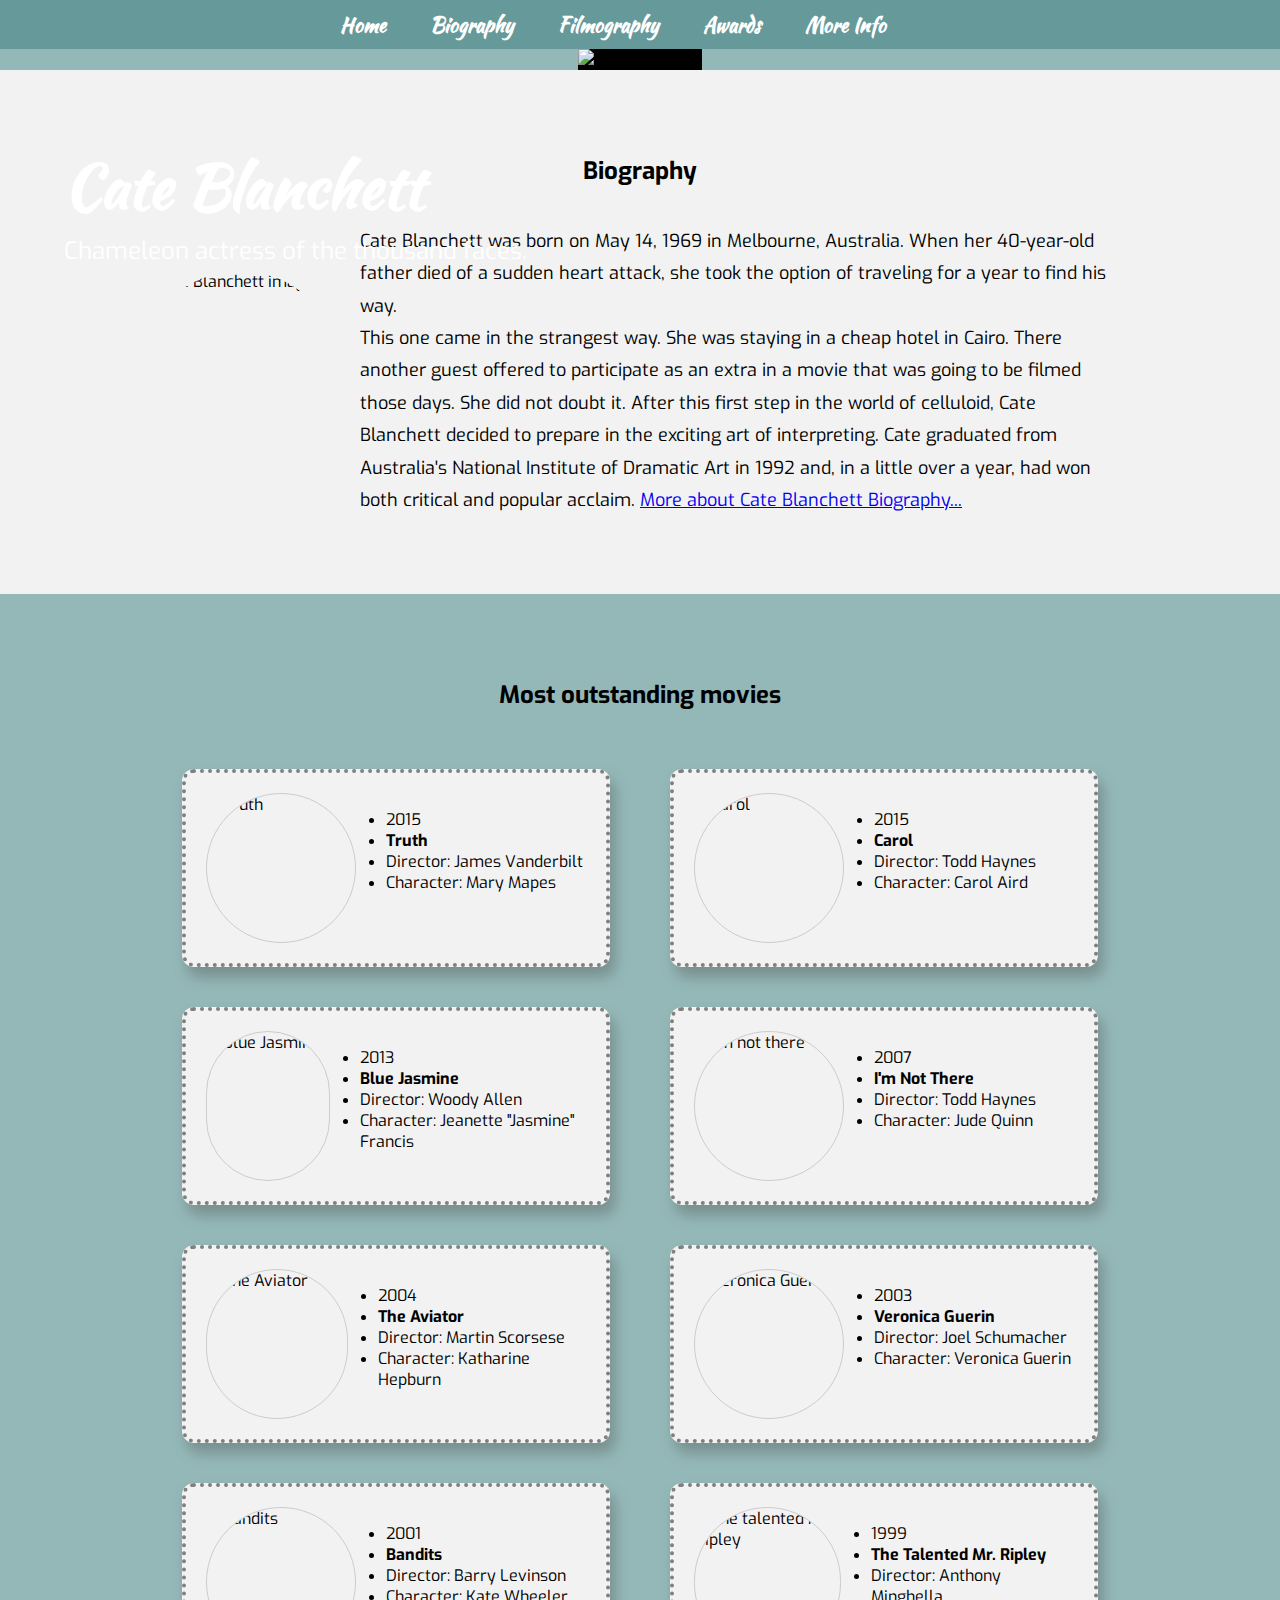
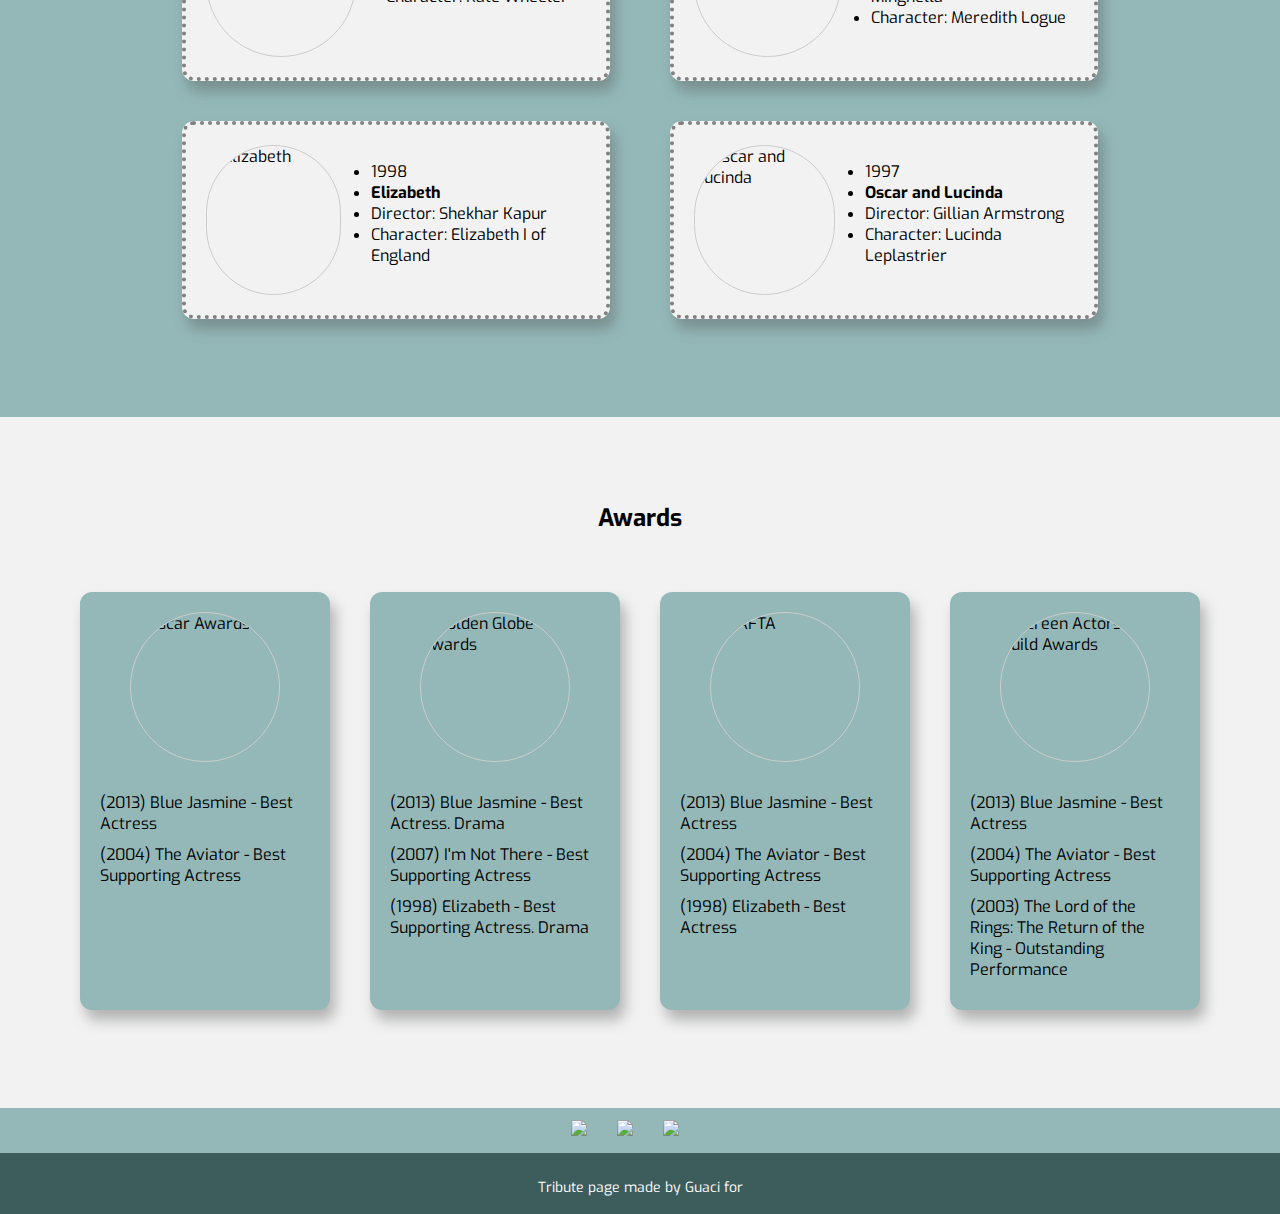
==== Cate Blanchett.html @ 1ba73f73 "rename files" ====
<!DOCTYPE html>
<html>
<head>
	<meta charset="utf-8">
	<meta http-equiv="X-UA-Compatible" content="IE=edge">
	<title>Tribute Page - Cate Blanchett</title>
	<link rel="stylesheet" type="text/css" href="styles.css">
	<link href="https://fonts.googleapis.com/css?family=Exo|Kaushan+Script&display=swap" rel="stylesheet">
	<meta name="viewport" content="width=device-width, initial-scale=1, minimum-scale=1, maximum-scale=1, user-scalable=no"/>
	<script src="https://kit.fontawesome.com/2e918371a2.js"></script>
</head>
<body>
<!--Beginning of the visual content of the document --> 	
<!-- here the navigation bar -->
	<header>
		<span class="openbtn" onclick="openNav()">&#9776; </span>
		<nav id="myNav" class="overlay">	
			<a href="javascript:void(0)" class="closebtn" onclick="closeNav()">&times;</a>
			<div class="overlay-content">
				<a href="#home">Home</a>
    			<a href="#biography">Biography</a>
    			<a href="#filmography">Filmography</a>
    			<a href="#awards">Awards</a>
				<a href="#info">More Info</a>
			</div>	
		</nav>		
	</header>
<!-- main information -->
	<main id="home">
<!-- Hero image -->
		<section id="img-div">
			<img id="image" src="https://res.cloudinary.com/drpcjt13x/image/upload/v1592401137/Proyectos/Cate%20Blanchett/DdJ7dNvW4AAXmLxlarge_akolzh.jpg" alt="Cate Blanchett">
            <div class="text">
            	<h1 id="title">Cate Blanchett</h1>
            	<p id="img-caption">Chameleon actress of the thousand faces.</p>
            </div>
        </section>
<!-- Biography information -->
        <section id="biography">					
				<h2>Biography</h2>
				<div id="tribute-info">
					<img src="https://res.cloudinary.com/drpcjt13x/image/upload/v1592401571/Proyectos/Cate%20Blanchett/cate-blanchett-bio-ok_bwbeju.jpg" alt="Cate Blanchett image">
					<p>Cate Blanchett was born on May 14, 1969 in Melbourne, Australia. When her 40-year-old father died of a sudden heart attack, she took the option of traveling for a year to find his way.<br>This one came in the strangest way. She was staying in a cheap hotel in Cairo. There another guest offered to participate as an extra in a movie that was going to be filmed those days. She did not doubt it. After this first step in the world of celluloid, Cate Blanchett decided to prepare in the exciting art of interpreting. Cate graduated from Australia's National Institute of Dramatic Art in 1992 and, in a little over a year, had won both critical and popular acclaim. <a id="tribute-link" href="https://en.wikipedia.org/wiki/Cate_Blanchett" title="Cate Blanchett Biography" target="_blank">More about Cate Blanchett Biography...</a></p>
				</div>
		</section>
<!-- Filmography information -->
        <section id="filmography">
        	<h2>Most outstanding movies</h2>
        	<div id="movies">				
				<div id="movies-left">
					<div class="poster">					
						<img src="https://res.cloudinary.com/drpcjt13x/image/upload/v1592401572/Proyectos/Cate%20Blanchett/Truth_grande_lzac9n.jpg" alt="Truth" >
						<ul>
							<li>2015</li>
							<li><strong>Truth</strong></li>
							<li>Director: James Vanderbilt</li>
							<li>Character: Mary Mapes</li>
						</ul>
					</div>
					<div class="poster">
						<img src="https://res.cloudinary.com/drpcjt13x/image/upload/v1592401571/Proyectos/Cate%20Blanchett/blue-jasmine_snlljm.jpg" alt="Blue Jasmine">
						<ul>
							<li>2013</li>
							<li><strong>Blue Jasmine</strong></li>
							<li>Director: Woody Allen</li>
							<li>Character: Jeanette "Jasmine" Francis</li>
						</ul>						
					</div>
					<div class="poster">
						<img src="https://res.cloudinary.com/drpcjt13x/image/upload/v1592401572/Proyectos/Cate%20Blanchett/the-aviator-movie-poster-small_tl024t.jpg" alt="The Aviator">
						<ul>
							<li>2004</li>
							<li><strong>The Aviator</strong></li>
							<li>Director: Martin Scorsese</li>
							<li>Character: Katharine Hepburn</li>
						</ul>
					</div>
					<div class="poster">
						<img src="https://res.cloudinary.com/drpcjt13x/image/upload/v1592401571/Proyectos/Cate%20Blanchett/3641606bandits-small_u7uwph.jpg" alt="Bandits">
						<ul>
							<li>2001</li>
							<li><strong>Bandits</strong></li>
							<li>Director: Barry Levinson</li>
							<li>Character: Kate Wheeler</li>
						</ul>
					</div>
					<div class="poster">
						<img src="https://res.cloudinary.com/drpcjt13x/image/upload/v1592401571/Proyectos/Cate%20Blanchett/elizabeth_small_yz7jfd.jpg" alt="Elizabeth">
						<ul>
							<li>1998</li>
							<li><strong>Elizabeth</strong></li>
							<li>Director: Shekhar Kapur</li>
							<li>Character: Elizabeth I of England</li>
						</ul>
					</div>
				</div>
				<div id="movies-right">
					<div class="poster">
						<img src="https://res.cloudinary.com/drpcjt13x/image/upload/v1592401571/Proyectos/Cate%20Blanchett/carol3_fhupy2.png" alt="Carol">
						<ul>
							<li>2015</li>
							<li><strong>Carol</strong></li>
							<li>Director: Todd Haynes</li>
							<li>Character: Carol Aird</li>
						</ul>						
					</div>
					<div class="poster">
						<img src="https://res.cloudinary.com/drpcjt13x/image/upload/v1592401572/Proyectos/Cate%20Blanchett/imnothere_small_aafdox.jpg" alt="I'm not there">
						<ul>
							<li>2007</li>
							<li><strong>I'm Not There</strong></li>
							<li>Director: Todd Haynes</li>
							<li>Character: Jude Quinn</li>
						</ul>
					</div>
					<div class="poster">
						<img src="https://res.cloudinary.com/drpcjt13x/image/upload/v1592401661/Proyectos/Cate%20Blanchett/59138429_510038669529001_1016629801927322183_n_dl71mt.jpg" alt="Veronica Guerin">
						<ul>
							<li>2003</li>
							<li><strong>Veronica Guerin</strong></li>
							<li>Director: Joel Schumacher</li>
							<li>Character: Veronica Guerin</li>
						</ul>
					</div>
					<div class="poster">
						<img src="https://res.cloudinary.com/drpcjt13x/image/upload/v1592401572/Proyectos/Cate%20Blanchett/the-talented-mr-ripley-small_z7kdr7.jpg" alt="The talented Mr. Ripley">
						<ul>
							<li>1999</li>
							<li><strong>The Talented Mr. Ripley</strong></li>
							<li>Director: Anthony Minghella</li>
							<li>Character: Meredith Logue</li>
						</ul>
					</div>
					<div class="poster">
						<img src="https://res.cloudinary.com/drpcjt13x/image/upload/v1592401571/Proyectos/Cate%20Blanchett/00125940911602___1_600x600_ocn0rm.jpg" alt="Oscar and Lucinda">
						<ul>
							<li>1997</li>
							<li><strong>Oscar and Lucinda</strong></li>
							<li>Director: Gillian Armstrong</li>
							<li>Character: Lucinda Leplastrier</li>
						</ul>
					</div>
				</div>				
			</div>
        </section>
<!-- Awards information -->
		<section id="awards">
			<h2>Awards</h2>	
				<div id="row">
					<div class="award">
						<img src="https://res.cloudinary.com/drpcjt13x/image/upload/v1592401572/Proyectos/Cate%20Blanchett/oscars-small_a9nl81.jpg" alt="Oscar Awards">
						<div class="award-text">
							<p>(2013) Blue Jasmine - Best Actress</p>
							<p>(2004) The Aviator - Best Supporting Actress</p>
						</div>
					</div>
					<div class="award">
						<img src="https://res.cloudinary.com/drpcjt13x/image/upload/v1592401572/Proyectos/Cate%20Blanchett/GlodenGlobe-small_pwrclp.jpg" alt="Golden Globe Awards">
						<div class="award-text">
							<p>(2013) Blue Jasmine - Best Actress. Drama
							</p>
							<p>(2007) I'm Not There - Best Supporting Actress</p>
							<p>(1998) Elizabeth - Best Supporting Actress. Drama</p>
						</div>
					</div>
					<div class="award">
						<img src="https://res.cloudinary.com/drpcjt13x/image/upload/v1592401571/Proyectos/Cate%20Blanchett/6606-bafta-award-small_vsv2mf.jpg" alt="BAFTA">
						<div class="award-text">
							<p>(2013) Blue Jasmine - Best Actress</p>
							<p>(2004) The Aviator - Best Supporting Actress</p>
							<p>(1998) Elizabeth - Best Actress</p>
						</div>
					</div>
					<div class="award">
						<img src="https://res.cloudinary.com/drpcjt13x/image/upload/v1592401572/Proyectos/Cate%20Blanchett/official_sag_logo_small_seurt3.jpg" alt="Screen Actors Guild Awards">
						<div class="award-text">
							<p>(2013) Blue Jasmine - Best Actress</p>
							<p>(2004) The Aviator - Best Supporting Actress</p>
							<p>(2003) The Lord of the Rings: The Return of the King - Outstanding Performance</p>
						</div>
					</div>
				</div>				
			</div>
		</section>
<!-- More information in external links -->
		<section id="info">
			<div class="logo">
				<a id="tribute-link" href="https://en.wikipedia.org/wiki/Cate_Blanchett" title="Cate Blanchett Biography" target="_blank"><img src="https://img.icons8.com/windows/40/000000/wikipedia.png"></a>
			</div>
			<div class="logo">
				<a href="https://www.instagram.com/cate_blanchettofficial/?hl=en" title="Cate Blanchett Instagram" target="_blank"><img src="https://img.icons8.com/nolan/40/000000/instagram-new.png"></i></a>
			</div>
			<div class="logo">
				<a href="https://www.imdb.com/name/nm0000949/" title="Cate Blanchett IMDb"><img src="https://img.icons8.com/color/40/000000/imdb.png"></a>
			</div>
			<div class="logo">
				<a href="https://www.youtube.com/watch?v=ikDVbx32Wks" title="Cate Blanchett YouTube"><i class="fab fa-youtube" style='font-size:38px; color: red'></i></a>
			</div>	
		</section>
	</main>
<!-- Footer  -->	
	<footer>
			<p style="font-size: 14px">Tribute page made by Guaci for <a href="https://www.freecodecamp.com/" target="_blank"><i class="fab fa-free-code-camp" style='font-size:25px; color:#ffffff'></i></a></p>	
	</footer>

	<script>
		function openNav() {
		  document.getElementById("myNav").style.width = "100%";
		}
		
		function closeNav() {
		  document.getElementById("myNav").style.width = "0%";
		}
	</script>

</body>
</html>
---- styles.css ----
/*Universal box-sizing for all elements*/
* {
	box-sizing: border-box;
}

body {
	margin: 0;
	font-family: 'Exo', sans-serif;
	background-color: #94b8b8;
}


/*style header-----------------------------*/
header {
	position: fixed;
	top: 0;
	width: 100%;
	z-index: 1;
	background-color: #669999;
}

.overlay {
	width: 50%;
	margin: 0 auto;
	padding: 0;
}

.overlay-content a, .openbtn, .closebtn {
	color: #fff;
	padding: 10px 20px;
	font-size: 20px;          
	font-weight: bold;
}

.overlay-content a {
	display: inline-block;
	text-decoration: none;
	font-family: 'Kaushan Script', cursive;
}

.overlay-content a:hover {
	color: #444444;
	background-color: #fff;
}

.openbtn {
	display: none;
	float: right;
}

.closebtn {
	display: none;
	font-family: 'Kaushan Script', cursive;
}


/*style main---------------------------------*/
#home, footer {
	display: flex;
	flex-direction: column;
	justify-content: center;
	align-items: center;
	position: relative;
	top: 49px;
}

#image {                       
	background-color: #000000;
	max-width: 100%;
	height: auto;
	display: block;
}

.text {
	position: absolute;
	top: 2%;
	left: 5%;
	color: #ffffff;
}

#title {
	font-size: 60px;
	font-family: 'Kaushan Script', cursive;
	margin-bottom: 0px;
}

#img-caption {
	font-size: 24px;
	margin-top: 5px;
}


/*style biography section-------------------------*/
/* all h2 in the document */
h2 {
	text-align: center;
	margin-bottom: 0;
}

#biography, #awards {
	background-color: #f2f2f2;
	width: 100%;
}

#biography, #filmography, #awards {
	display: flex;
	flex-direction: column;
	padding-top: 65px;
}

#tribute-info, #movies, .poster, #row, #info {
	display: flex;
	flex-direction: row;
	
}

#tribute-info, #movies {
	justify-content: center;
	align-items: center;
	padding: 0 90px 40px 90px;
}

#tribute-info img {
	width: 200px;
	height: 200px;
	border-radius: 100px;
}

#tribute-info p {
	width: 800px;
	line-height: 1.8;
	padding: 20px;
	font-size: 18px;
}


/*style filmography-------------------------------*/

#movies-left, #movies-right, .award {
	display: flex;
	flex-direction: column;
	align-items: center;
}	

#movies-left, #movies-right {
	justify-content: center;
	width: 488px;
	padding: 20px;
	margin: 18px 0;
}	

.poster {
	background-color: #f2f2f2;
	padding: 20px;
	margin: 20px 10px;
	border-radius: 12px;
	border: 4px dotted grey;
	box-shadow: 5px 10px 14px rgb(81, 82, 82, 0.4);
	width: 428px;
}

.poster img, .award img {
	width: 150px;
	height: 150px;
	border-radius: 100px;
	border: 1px solid #cccccc;
}

.poster ul {
	padding-left: 30px;
}


/* style awards section ----------------------------*/

#row {
	justify-content: space-around;
	margin: 20px 60px;
	padding-bottom: 40px;
}

.award {
	width: 250px;
	padding: 20px;
	background-color: #94b8b8;
	border-radius: 12px;
	box-shadow: 5px 10px 14px rgb(81, 82, 82, 0.4);
	margin: 38px 0;
}

.award p {
	margin: 10px 0;
}

.award p:first-of-type {
	margin-top: 30px;
}


/* style info section -----------------------------*/

#info {
	padding: 12px 0;
}

.logo {
	margin: 0 15px;
}

/* style footer ----------------------------------*/

footer {
	background-color: #3d5c5c;
	color: #ffffff;
}

/* media queries for devices with small screens-----------*/

@media screen and (max-width: 500px) {
	
	/* style navigation bar for small devices -----*/
	.openbtn {
		display: block;
	}

	.overlay {
		height: 100%;
		width: 0;
		position: fixed;
		z-index: 1;
		top: 0;
		left: 0;
		background-color: rgba(0,0,0, 0.9);
		overflow-x: hidden;
		transition: 0.5s;
	}

	.overlay-content {
		position: relative;
		top: 10%;
		width: 100%;
		text-align: center;
		margin-top: 10px;
	}

	.overlay a {
		padding: 8px;
		text-decoration: none;
		font-size: 36px;
		color: #d8d4d4;
		display: block;
		transition: 0.3s;
	}

	.overlay a:hover, .overlay a:focus {
		color: #f1f1f1;
	}

	.overlay .closebtn {
		position: absolute;
		top: 0px;
		right: 20px;
		font-size: 60px;
	}

	/* improve hero image position ------------------*/

	.text {
		top: .1%;
		padding-right: 45%;
	}

	#title {
		font-size: 25px;
	}
	
	#img-caption {
		font-size: 14px;
	}

	/* in columns for small devices and reduce width to 360px for Galaxy mobile shorter than iphone---*/

	#tribute-info, #movies, #row {
		flex-direction: column;
		justify-content: center;
		align-items: center;
		padding: 40px 0px;
	}

	#tribute-info, #movies, #row, #tribute-info p,
	#movies-left, #movies-right {
		width: 360px;
	}

	#movies-left, #movies-right {
		margin: 0;
		padding: 0;
	}	

	.poster {
		padding: 10px;
		margin: 25px 10px;
		width: 330px;
	}

	#row {
		margin: 0 0 40px 0;
	}
	
	.award {
		width: 330px;
		padding: 35px;
		margin: 25px 0px;	
	}

}
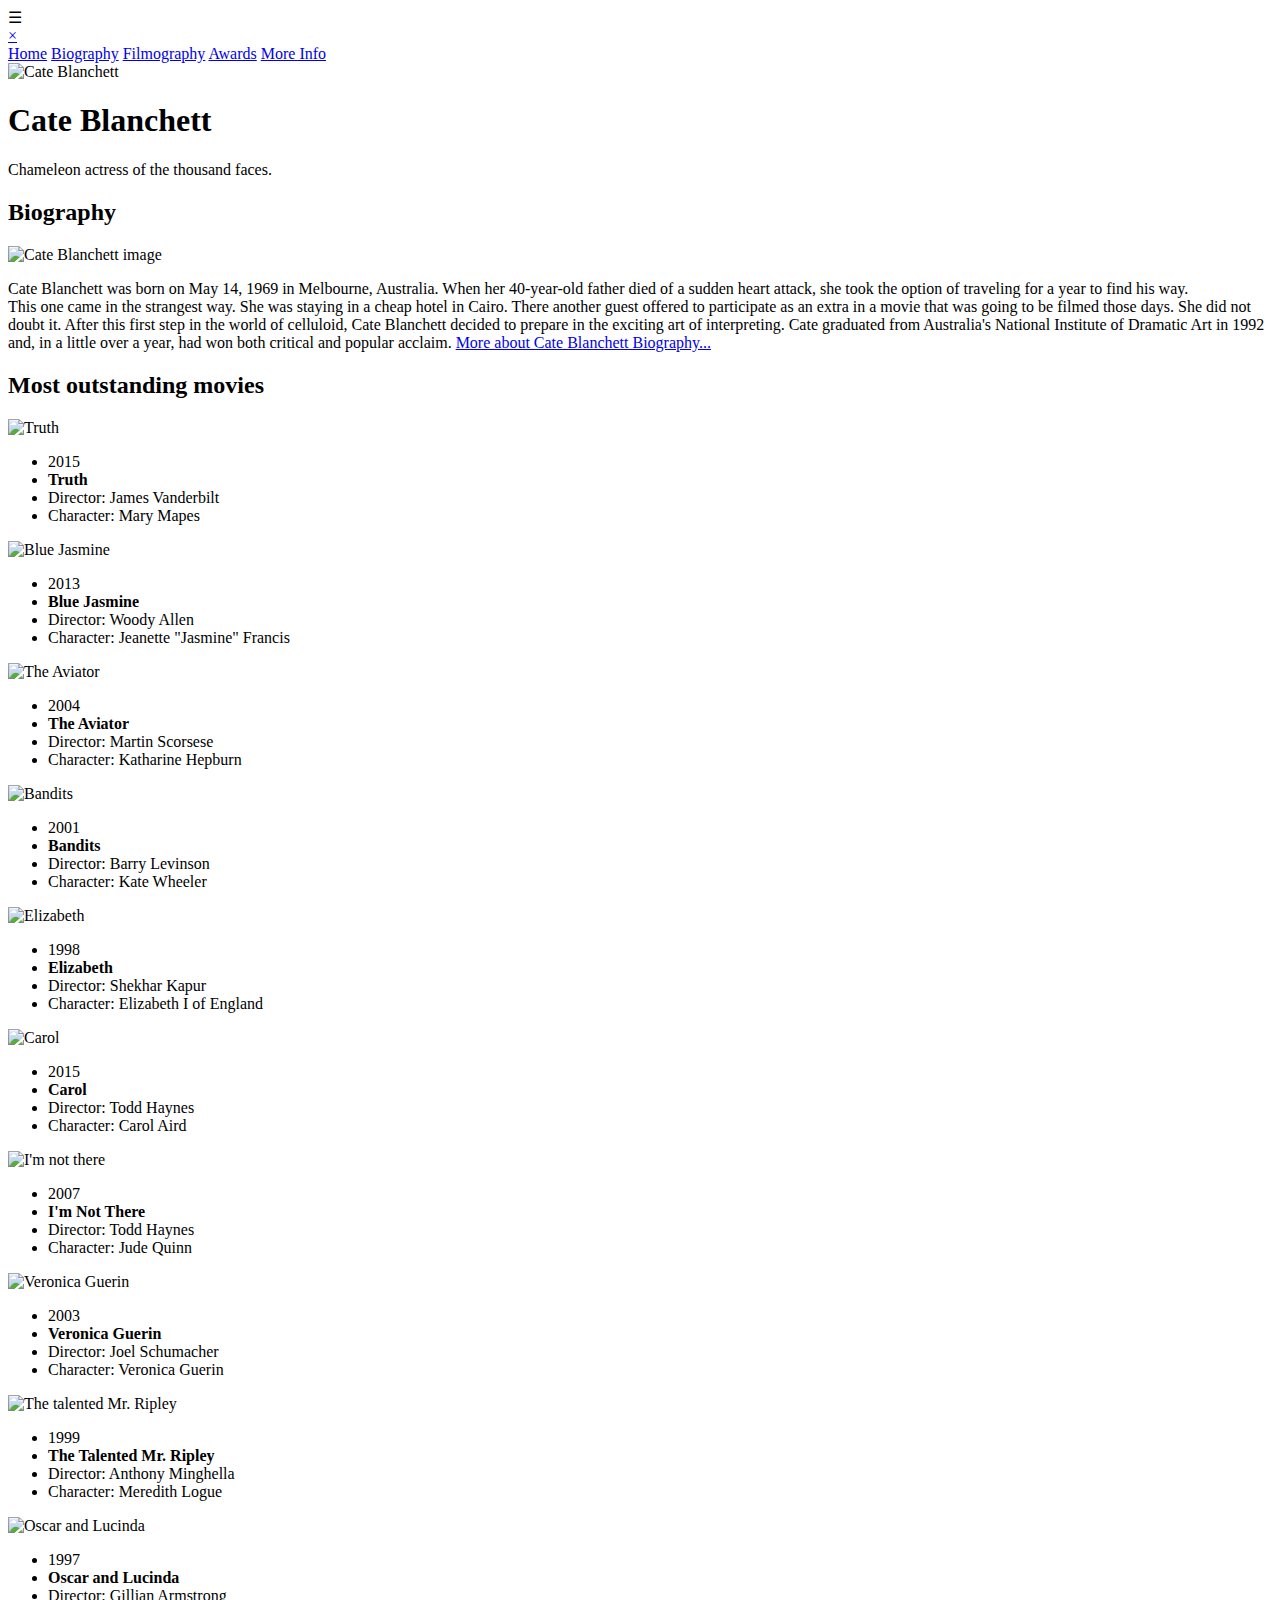
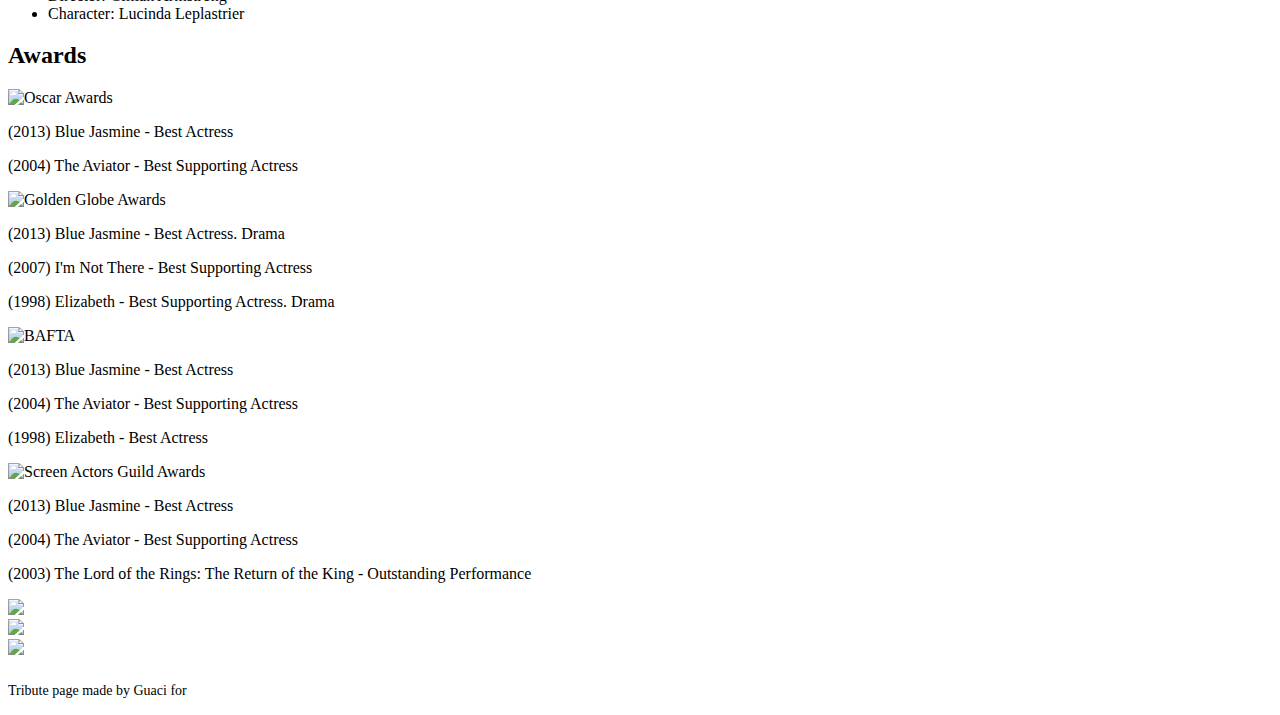
==== commit db6b1870: "version 30-09-20" ====
--- a/Cate Blanchett.html
+++ b/Cate Blanchett.html
@@ -4,7 +4,7 @@
 	<meta charset="utf-8">
 	<meta http-equiv="X-UA-Compatible" content="IE=edge">
 	<title>Tribute Page - Cate Blanchett</title>
-	<link rel="stylesheet" type="text/css" href="styles.css">
+	<link rel="stylesheet" type="text/css" href="style.css">
 	<link href="https://fonts.googleapis.com/css?family=Exo|Kaushan+Script&display=swap" rel="stylesheet">
 	<meta name="viewport" content="width=device-width, initial-scale=1, minimum-scale=1, maximum-scale=1, user-scalable=no"/>
 	<script src="https://kit.fontawesome.com/2e918371a2.js"></script>
